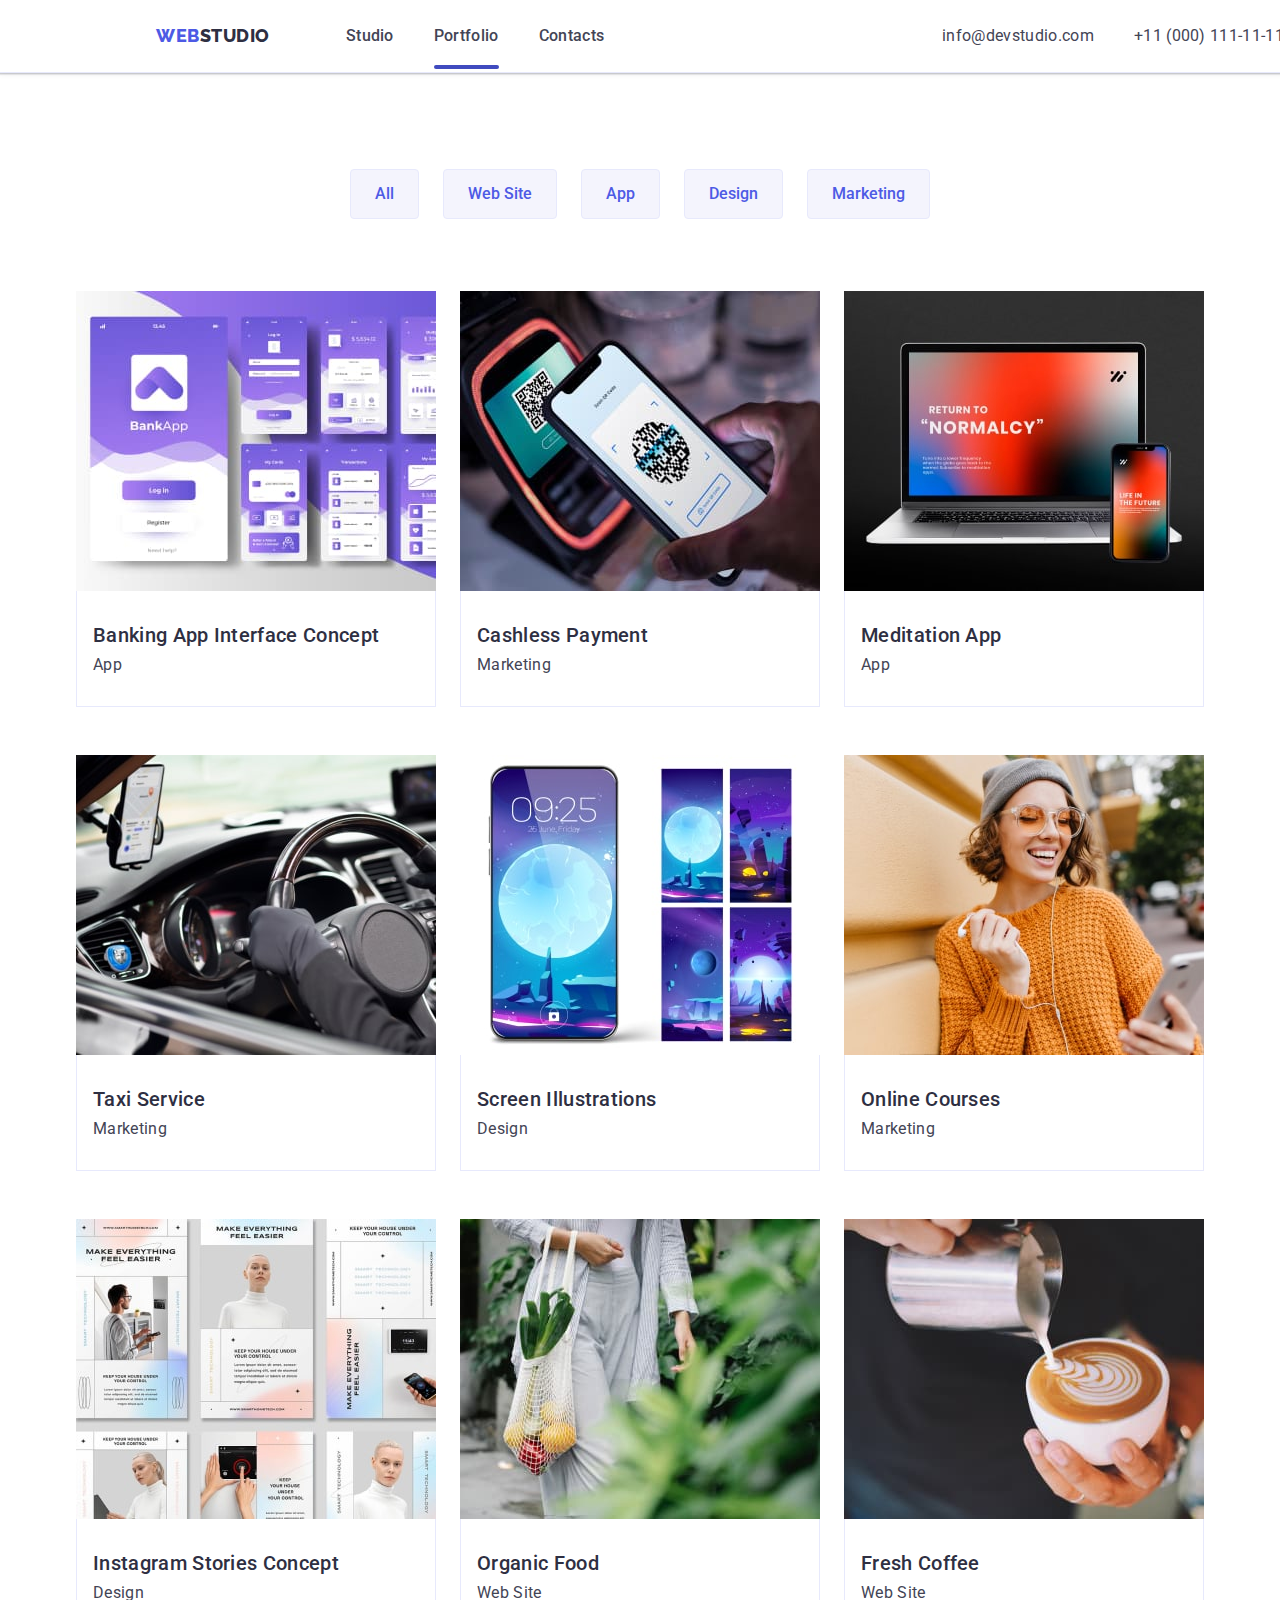
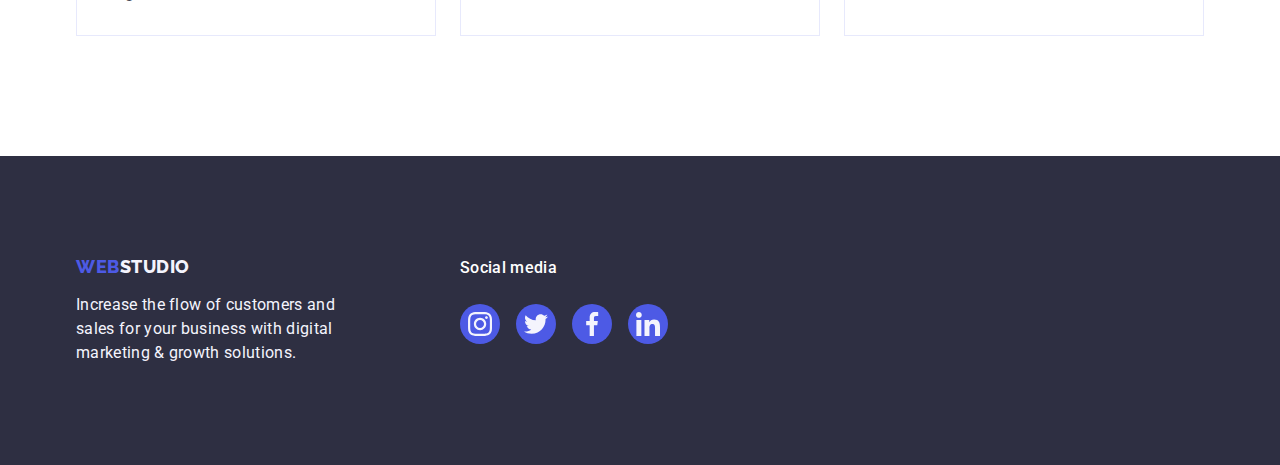
==== portfolio.html @ e53460cd "Initial commit" ====
<!DOCTYPE html>
<html lang="en">
  <head>
    <meta charset="UTF-8" />
    <meta http-equiv="X-UA-Compatible" content="IE=edge" />
    <meta name="viewport" content="width=device-width, initial-scale=1.0" />
    <title>Document</title>
    <!-- normalize -->
    <!-- fonts -->
    <link
      rel="stylesheet"
      href="https://cdnjs.cloudflare.com/ajax/libs/modern-normalize/1.1.0/modern-normalize.min.css"
    />
    <link rel="preconnect" href="https://fonts.googleapis.com" />
    <link rel="preconnect" href="https://fonts.gstatic.com" crossorigin />
    <link
      href="https://fonts.googleapis.com/css2?family=Raleway:wght@800&family=Roboto:wght@400;500;700;900&display=swap"
      rel="stylesheet"
    />
    <!-- My styles -->
    <link rel="stylesheet" href="./css/styles.css" />
  </head>
  <body>
    <!-- Page header - "header"-->
    <header class="page-header">
      <div class="container header-container">
        <nav class="navigation">
          <a class="logo" href="./index.html"
            >web<span class="header-span">Studio</span></a
          >
          <ul class="header-menu">
            <li class="header-item">
              <a class="header-item-link" href="./index.html">Studio</a>
            </li>
            <li class="header-item">
              <a class="header-item-link current" href="./portfolio.html"
                >Portfolio</a
              >
            </li>
            <li class="header-item">
              <a class="header-item-link" href="./index.html">Contacts</a>
            </li>
          </ul>
        </nav>
        <address class="header-address">
          <ul class="header-address-menu">
            <li class="header-address-item">
              <a class="header-item-mail" href="mailto:info@devstudio.com"
                >info@devstudio.com</a
              >
            </li>
            <li class="header-address-item">
              <a class="header-item-phone" href="tel:+110001111111"
                >+11 (000) 111-11-11</a
              >
            </li>
          </ul>
        </address>
      </div>
    </header>
    <!-- Page header ends -->
    <main>
      <!-- portfoilo section "pottfolio" -->
      <section class="portfolio-section">
        <div class="container">
          <h1 class="portfolio-header-title">Portfolio</h1>
          <ul class="portfolio-menu">
            <li class="portfolio-item-btn">
              <button class="portfolio-btn" type="button">All</button>
            </li>
            <li class="portfolio-item-btn">
              <button class="portfolio-btn" type="button">Web Site</button>
            </li>
            <li class="portfolio-item-btn">
              <button class="portfolio-btn" type="button">App</button>
            </li>
            <li class="portfolio-item-btn">
              <button class="portfolio-btn" type="button">Design</button>
            </li>
            <li class="portfolio-item-btn">
              <button class="portfolio-btn" type="button">Marketing</button>
            </li>
          </ul>
          <ul class="cards-menu">
            <li class="portfolio-item">
              <a class="portfolio-img" href="">
                <div class="port-over">
                  <div class="port-img">
                    <img
                      src="./images/img-1-360.jpg"
                      alt="Banking App Interface Concept"
                      width="360"
                    />
                  </div>
                  <div class="over">
                    <p class="over-text">
                      14 Stylish and User-Friendly App Design Concepts · Task
                      Manager App · Calorie Tracker App · Exotic Fruit Ecommerce
                      App · Cloud Storage App
                    </p>
                  </div>
                </div>
                <div class="portfoilo-img-card">
                  <h2 class="portfoilo-header-suptitle">
                    Banking App Interface Concept
                  </h2>
                  <p class="portfolio-text">App</p>
                </div>
              </a>
            </li>
            <li class="portfolio-item">
              <a class="portfolio-img" href="./index.html">
                <div class="port-over">
                  <div class="port-img">
                    <img
                      src="./images/img-2-360.jpg"
                      alt="Cashless Payment"
                      width="360"
                    />
                  </div>
                  <div class="over">
                    <p class="over-text">
                      14 Stylish and User-Friendly App Design Concepts · Task
                      Manager App · Calorie Tracker App · Exotic Fruit Ecommerce
                      App · Cloud Storage App
                    </p>
                  </div>
                </div>
                <div class="portfoilo-img-card">
                  <h2 class="portfoilo-header-suptitle">Cashless Payment</h2>
                  <p class="portfolio-text">Marketing</p>
                </div>
              </a>
            </li>
            <li class="portfolio-item">
              <a class="portfolio-img" href="./index.html">
                <div class="port-over">
                  <div class="port-img">
                    <img
                      src="./images/img-3-360.jpg"
                      alt="Meditation App"
                      width="360"
                    />
                  </div>
                  <div class="over">
                    <p class="over-text">
                      14 Stylish and User-Friendly App Design Concepts · Task
                      Manager App · Calorie Tracker App · Exotic Fruit Ecommerce
                      App · Cloud Storage App
                    </p>
                  </div>
                </div>
                <div class="portfoilo-img-card">
                  <h2 class="portfoilo-header-suptitle">Meditation App</h2>
                  <p class="portfolio-text">App</p>
                </div>
              </a>
            </li>
            <li class="portfolio-item">
              <a class="portfolio-img" href="./index.html">
                <div class="port-over">
                  <div class="port-img">
                    <img
                      src="./images/img-4-360.jpg"
                      alt="Taxi Service"
                      width="360"
                    />
                  </div>
                  <div class="over">
                    <p class="over-text">
                      14 Stylish and User-Friendly App Design Concepts · Task
                      Manager App · Calorie Tracker App · Exotic Fruit Ecommerce
                      App · Cloud Storage App
                    </p>
                  </div>
                </div>
                <div class="portfoilo-img-card">
                  <h2 class="portfoilo-header-suptitle">Taxi Service</h2>
                  <p class="portfolio-text">Marketing</p>
                </div>
              </a>
            </li>
            <li class="portfolio-item">
              <a class="portfolio-img" href="./index.html">
                <div class="port-over">
                  <div class="port-img">
                    <img
                      src="./images/img-5-360.jpg"
                      alt="Screen Illustrations"
                      width="360"
                    />
                  </div>
                  <div class="over">
                    <p class="over-text">
                      14 Stylish and User-Friendly App Design Concepts · Task
                      Manager App · Calorie Tracker App · Exotic Fruit Ecommerce
                      App · Cloud Storage App
                    </p>
                  </div>
                </div>
                <div class="portfoilo-img-card">
                  <h2 class="portfoilo-header-suptitle">
                    Screen Illustrations
                  </h2>
                  <p class="portfolio-text">Design</p>
                </div>
              </a>
            </li>
            <li class="portfolio-item">
              <a class="portfolio-img" href="./index.html">
                <div class="port-over">
                  <div class="port-img">
                    <img
                      src="./images/img-6-360.jpg"
                      alt="Online Courses"
                      width="360"
                    />
                  </div>
                  <div class="over">
                    <p class="over-text">
                      14 Stylish and User-Friendly App Design Concepts · Task
                      Manager App · Calorie Tracker App · Exotic Fruit Ecommerce
                      App · Cloud Storage App
                    </p>
                  </div>
                </div>
                <div class="portfoilo-img-card">
                  <h2 class="portfoilo-header-suptitle">Online Courses</h2>
                  <p class="portfolio-text">Marketing</p>
                </div>
              </a>
            </li>
            <li class="portfolio-item">
              <a class="portfolio-img" href="./index.html">
                <div class="port-over">
                  <div class="port-img">
                    <img
                      src="./images/img-7-360.jpg"
                      alt="Instagram Stories Concept"
                      width="360"
                    />
                  </div>
                  <div class="over">
                    <p class="over-text">
                      14 Stylish and User-Friendly App Design Concepts · Task
                      Manager App · Calorie Tracker App · Exotic Fruit Ecommerce
                      App · Cloud Storage App
                    </p>
                  </div>
                </div>
                <div class="portfoilo-img-card">
                  <h2 class="portfoilo-header-suptitle">
                    Instagram Stories Concept
                  </h2>
                  <p class="portfolio-text">Design</p>
                </div>
              </a>
            </li>
            <li class="portfolio-item">
              <a class="portfolio-img" href="">
                <div class="port-over">
                  <div class="port-img">
                    <img
                      src="./images/img-8-360.jpg"
                      alt="Organic Food"
                      width="360"
                    />
                    <div class="over">
                      <p class="over-text">
                        14 Stylish and User-Friendly App Design Concepts · Task
                        Manager App · Calorie Tracker App · Exotic Fruit
                        Ecommerce App · Cloud Storage App
                      </p>
                    </div>
                  </div>
                </div>
                <div class="portfoilo-img-card">
                  <h2 class="portfoilo-header-suptitle">Organic Food</h2>
                  <p class="portfolio-text">Web Site</p>
                </div>
              </a>
            </li>
            <li class="portfolio-item">
              <a class="portfolio-img" href="./index.html">
                <div class="port-over">
                  <div class="port-img">
                    <img
                      src="./images/img-9-360.jpg"
                      alt="Fresh Coffee"
                      width="360"
                    />
                    <div class="over">
                      <p class="over-text">
                        14 Stylish and User-Friendly App Design Concepts · Task
                        Manager App · Calorie Tracker App · Exotic Fruit
                        Ecommerce App · Cloud Storage App
                      </p>
                    </div>
                  </div>
                </div>
                <div class="portfoilo-img-card">
                  <h2 class="portfoilo-header-suptitle">Fresh Coffee</h2>
                  <p class="portfolio-text">Web Site</p>
                </div>
              </a>
            </li>
          </ul>
        </div>
      </section>
      <!-- End of portfolio section -->
    </main>
    <!-- Page Footer - "footer"-->
    <footer class="footer-main">
      <div class="container footer-social">
        <div class="footer-logo-text">
          <a class="logo footer-logo" href="./index.html"
            >web<span class="footer-span">Studio</span></a
          >
          <p class="footer-text">
            Increase the flow of customers and sales for your business with
            digital marketing & growth solutions.
          </p>
        </div>
        <div>
          <p class="social-text">Social media</p>
          <ul class="footer-social-links">
            <li class="social-item">
              <a
                class="social-link social-link-hf"
                href="instagram.com"
                target="_blank"
                rel="noopener noreferer"
                aria-label="link to instagram"
              >
                <svg class="social-icon" width="24" height="24">
                  <use href="./images/icons.svg#icon-instagram"></use>
                </svg>
              </a>
            </li>
            <li class="social-item">
              <a
                class="social-link social-link-hf"
                href="twitter.com"
                target="_blank"
                rel="noopener noreferer"
                aria-label="link to twitter"
              >
                <svg class="social-icon" width="24" height="24">
                  <use href="./images/icons.svg#icon-twitter"></use>
                </svg>
              </a>
            </li>
            <li class="social-item">
              <a
                class="social-link social-link-hf"
                href="facebook.com"
                target="_blank"
                rel="noopener noreferer"
                aria-label="link to facebook"
              >
                <svg class="social-icon" width="24" height="24">
                  <use href="./images/icons.svg#icon-facebook"></use>
                </svg>
              </a>
            </li>
            <li class="social-item">
              <a
                class="social-link social-link-hf"
                href="linkedin.com"
                target="_blank"
                rel="noopener noreferer"
                aria-label="link to linkedin"
              >
                <svg class="social-icon" width="24" height="24">
                  <use href="./images/icons.svg#icon-linkedin"></use>
                </svg>
              </a>
            </li>
          </ul>
        </div>
      </div>
    </footer>
  </body>
</html>
---- css/styles.css ----
:root {--main-font: 'Raleway','sans-serif';
--secondary-font: "Roboto",sans-serif;
--main-color: #2e2f42
--color-iris: #4d5ae5;
--color-ocean: #404bbf;
--color-navy-blue: #2e2f42;
--color-green: #31d0aa;
--color-slate: #434455;
--color-light-slate: #8e8f99;
--color-cornflower: #e7e9fc;
--color-cloud: #f4f4fd;
--color-navy-blue-modal: #2e2f42;
--color-grey: #2e2f42;
--color-white: #ffffff;
--color-dairy: #fcfcfc;
--transition: 250ms cubic-bezier(0.4, 0, 0.2, 1)

}


/**
  |============================
  | Reset
  |============================
*/
h1,
h2,
h3,
h4,
h5,
h6,
p {
    margin: 0;
}

ul,
ol {
    list-style: none;
    margin: 0;
    padding: 0;
    text-decoration: none;
}

a {
    color: currentColor;
    text-decoration: none;
}

button {
    font-family: inherit;
    cursor: pointer;

}
img{display: block;}
/**
  |============================
  | My styles
  |============================
*/
.container {
    width: 1158px;
    margin-left: auto;
    margin-right: auto;
    /* outline: 2px solid red;
    outline-offset: -2px; */
    padding-left: 15px;
    padding-right: 15px;
}
body {
    font-size: 16px;
    font-family: "Roboto", "sans-serif";
    letter-spacing: 0.02em;
    color: var(--color-slate);
    background-color: var(--color-white)
}

/**
  |============================
  | Page Header - "header"
  |============================
*/
.page-header{
    width: 1440px;
    margin: 0 auto;
    border-bottom: 1px solid #E7E9FC;
    box-shadow: 0px 2px 1px rgba(46, 47, 66, 0.08), 0px 1px 1px rgba(46, 47, 66, 0.16), 0px 1px 6px rgba(46, 47, 66, 0.08);    
} 
.header-container {   
    display: flex;
    align-items: center;
    cursor: pointer;    
}
.navigation {
    display: flex;
    margin-right: auto;
    align-items: center
}
.logo {
    font-family: 'Raleway', sans-serif;
    font-style: normal;
    font-weight: 800;
    font-size: 18px;
    line-height: 1.17;
    letter-spacing: 0.03em;
    text-transform: uppercase;
    color: #4d5ae5;
    margin-right: 76px;
    transition: color var(--transition);
    }
.logo:focus,
.logo:hover{
    color: #404BBF;}
.header-span {
    transition: color var(--transition);
    color: #2e2f42;
}
.header-span:hover,
.header-span:focus{
    color: #404BBF;}

.header-menu {
    display: flex;       
    gap: 40px;  
}
.header-item:focus,
.header-item:hover{
        transition-duration: 250ms;
        color: #404BBF;
    }
.header-item{
    padding-top: 24px;
    padding-bottom: 24px;
 } 
.header-item-link {
    font-weight: 500;
    line-height: 1.5;
    padding-top: 24px;
    padding-bottom: 24px;
    transition: color var(--transition);
}
.header-item-link:focus,
.header-item-link:hover{
        color: #404BBF;
}

/* .header-address {}  */

.header-address-menu {   
    font-style: normal;
    display: flex;
    gap: 40px;    
    font-weight: 400;
    line-height: 1.5;
    color: #434455;
}
/* .header-address-item {} */

.header-item-mail{
    transition: color var(--transition);
}
.header-item-mail:focus,
.header-item-mail:hover{
    color: #404BBF;
}
.header-item-phone{
    transition: color var(--transition);
}
.header-item-phone:hover,
.header-item-phone:focus
 {
    color: #404BBF;
}
 .current{
    position: relative;
}
.current::after{
    content: '';
    position: absolute;
    height: 4px;
    width: 100%;
    bottom: 0;
    display: block;
    background: #404BBF;
    border-radius: 2px;  
}
 /**
   |============================
   | HERO -"hero"
   |============================
 */

 
.hero-section {
    padding-top: 188px;
    padding-bottom: 188px;
    
}
.hero-bg{
    background-image:linear-gradient(rgba(46, 47, 66, 0.7),rgba(46, 47, 66, 0.7)),url(../images/people-office-min.jpg);
    background-repeat: no-repeat;
    background-size: cover;
    min-height: 600px;
    max-width: 1440px;
    background-position: center; 
    margin: 0 auto;
    background-color: #2E2F42;
}

.hero-header-title{
    font-size: 56px;
    line-height: 1.07;
    letter-spacing: 0.02em;
    color: #FFFFFF;
    margin-right: auto;
    margin-left: auto;
    max-width: 496px;
    margin-bottom: 48px;
}

.hero-button {
    display: block;
    font-weight: 500;
    font-size: 16px;
    line-height: 1.5;
    text-align: center;
    letter-spacing: 0.04em;
    cursor: pointer;
    background-color: #4D5AE5;
    color: #FFFFFF;
    margin-left: auto;
    margin-right: auto;
    padding: 16px 32px;
    min-width: 169px;
    height: 56px;
    border: none;
    border-radius: 4px;
    transition: background-color var(--transition);
}
.hero-button:focus,
.hero-button:hover {
    background-color: #404BBF;
}
/**
  |============================
  | Section Sides -"Sides"
  |============================
*/
.sides-section {
    padding-top: 120px;
    padding-bottom: 120px;
}
.sides-header2-hidden {
    position: absolute;
    width: 1px;
    height: 1px;
    margin: -1px;
    border: 0;
    padding: 0;

    white-space: nowrap;
    clip-path: inset(100%);
    clip: rect(0 0 0 0);
    overflow: hidden;
}
/* .sides-container{} */
.sides-menu {
    display: flex;
    gap: 24px;
}

.sides-item {width: calc((100% - 72px) / 4);}

.sides-header {
    font-weight: 500;
    font-size: 20px;
    line-height: 1.2;
    margin-bottom: 8px;
}

.sides-content {
    font-weight: 400;
    font-size: 16px;
    line-height: 1.5;

}
.sides-link{
    display: flex;
    align-items: center;
    justify-content: center;
    background-color:#F4F4FD;
    height: 112px;
    border-radius: 4px;
    margin-bottom: 8px;
}

/**
  |============================
  | Section What are we doing -"wawd"
  |============================
*/
.wawd-section{
    padding-top: 0;
    padding-bottom: 120px;}
.wawd-header-subtitle {
    margin-bottom: 72px;
    font-weight: 700;
    font-size: 36px;
    line-height: 1.11;
    text-align: center;
    text-transform: capitalize;
    color: #2E2F42;
    padding-bottom: 0;
}
.wawd-menu {
    display: flex;
    gap: 24px;}

.wawd-item {width: calc((100% - 48px) / 3);}
/* .wawd-container{} */

/**
  |============================
  | Section our team - "ot"
  |============================
*/
.ot-section{
    background:  #F4F4FD;
    max-width: 1440px;
    background-position: center;
    margin: 0 auto;
    padding-top: 120px;
    padding-bottom: 120px;}
.ot-header-subtitle {
    margin-bottom: 72px;
    font-weight: 700;
    font-size: 36px;
    line-height: 40px;
    text-align: center;
    text-transform: capitalize;
    color: #2E2F42;

}

.ot-menu {
    display: flex;
    gap: 24px;}

.ot-item {
    background: #FFFFFF;
    box-shadow: 0px 1px 6px rgba(46, 47, 66, 0.08), 0px 1px 1px rgba(46, 47, 66, 0.16), 0px 2px 1px rgba(46, 47, 66, 0.08); 
    width: calc((100% - 72px) / 4);
    border-radius: 0px 0px 4px 4px;
}

.ot-header-suptitle {
    font-weight: 500;
    font-size: 20px;
    line-height: 1.2;
    text-align: center;
    color: #2E2F42;
    margin-bottom: 8px;
}

.ot-text {
    font-weight: 400;
    font-size: 16px;
    line-height: 1.5;
    text-align: center;
    color: #434455;
    padding-bottom: 0;
    }
.ot-item-text{
    padding: 32px 0;
    
}
.social-links{
    display: flex;
    gap: 24px;    
    justify-content: center;
    align-items: center;

}
.social-item{  
    width: 40px;
    height: 40px;         
 }

.social-link{
    width: 100%;
    height: 100%;
    background-color: #4d5ae5;
    border-radius: 50%;
    display: flex;
    align-items: center;
    justify-content: center;
    margin-top: 8px;
    transition: background-color var(--transition);
    } 
.social-link:hover,
.social-link:focus{
    background-color: #404BBF;
}
.social-icon{
    fill: #f4f4fd ;

}

/**
  |============================
  | Customers - "c"
  |============================
*/

.c-section { 
    padding-top: 120px;
    padding-bottom: 120px;
    margin-left: auto;
    margin-right: auto;
}
.c-header {
    font-size: 36px;
    line-height: 1.1;
    text-align: center;
    text-transform: capitalize;
    color: #2E2F42;
    margin-bottom: 72px;
}
.c-list {
    display: flex;
    gap: 24px;    
}
.c-link{ 
    color:#8E8F99;
    transition: color var(--transition), border-color var(--transition);
    fill: currentColor;  
    width: 168px;
    height: 88px;    
    display: flex;
    justify-content: center;
    align-items: center;
    gap: 24px;
    border: 1px solid #8E8F99;
    border-radius: 4px;
}
/* .c-link {   
} */
.c-link:focus,
.c-link:hover {
    color: #404BBF;
    border-color: #404BBF;


}
/* .c-icon {} */

/**
  |============================
  | Footer - "footer"
  |============================
*/

.footer-main{
    background-color: #2E2F42;
    padding-top: 100px;
    padding-bottom: 100px;

}
.footer-logo-text{
    gap: 120px;
}
.footer-text{
    max-width: 264px;
    font-weight: 400;
    font-size: 16px;
    line-height: 24px;
    color: #F4F4FD;
}
.footer-span{
    color: #F4F4FD;
    transition: color var(--transition);
}
.footer-span:hover,
.footer-span:focus {
    color: #404BBF;
}
.footer-logo{
    margin-bottom: 8px;
    display: inline-block;
    margin-bottom: 16px;
}
.footer-social{
    display: flex;
    align-items: baseline;
    gap: 120px; 
} 
.social-text{
    font-weight: 500;
    color: white;
    line-height: 1.5;
    margin-bottom: 16px;    
}
.footer-social-links{
    display: flex;
    gap: 16px;  
}
.social-link-hf{
    transition: background-color var(--transition);
}
.social-link-hf:hover,
.social-link-hf:focus{
    background-color: #31d0aa;
}
/* .social-item{ 
}
.social-link{} */

/**
  |============================
  | Portfolio header and footer same to main page 
  |============================
*/

/**
  |============================
  | Portfolio section - "portfolio"
  |============================
*/
.portfolio-section {
    padding-top: 96px;
    padding-bottom: 120px;
    margin-left: auto;
    margin-right: auto;
}
/* .container-header-btn */
.portfolio-header-title {
    position: absolute;
    width: 1px;
    height: 1px;
    margin: -1px;
    border: 0;
    padding: 0;

    white-space: nowrap;
    clip-path: inset(100%);
    clip: rect(0 0 0 0);
    overflow: hidden;
}
.portfolio-menu {
    margin-left: auto;
    margin-right: auto;
    display: flex;
    gap: 24px;
    text-align: center;
    align-items: center;
    justify-content: center;
    margin-bottom: 72px

}
/* .cards-menu-img{} */
.portfolio-btn {
    padding-top: 12px;
    padding-left: 24px;
    padding-bottom: 12px;
    padding-right: 24px;
    font-weight: 500;
    font-size: 16px;
    line-height: 1.5;
    color: #4D5AE5;
    background: #F4F4FD;
    border: 1px solid #E7E9FC;
    border-radius: 4px;
    transition: color var(--transition), background-color var(--transition), box-shadow var(--transition);
}
.portfolio-btn:focus,
.portfolio-btn:hover{
    color: white;
    background-color: #404BBF;
    box-shadow: 0px 3px 1px rgba(0, 0, 0, 0.1), 0px 2px 1px rgba(0, 0, 0, 0.08), 0px 2px 2px rgba(0, 0, 0, 0.12);
}
/* .portfolio-card{} */
.cards-menu {
    display: flex;
    flex-wrap: wrap;
    row-gap: 48px;
    column-gap: 24px;
}
.portfolio-item {    
    width: calc((100% - 48px) / 3);
    /* display: block;         */
}
.portfolio-img:hover,
.portfolio-img:focus{
    /* border: 1px solid black; */
    transition-duration: 250ms;
    /* box-shadow: 0px 1px 6px rgba(15, 15, 15, 0.08), 0px 1px 1px rgba(46, 47, 66, 0.16), 0px 2px 1px rgba(46, 47, 66, 0.08); */
}
.portfolio-img{
    display: block; 
}
.portfoilo-img-card{
    padding: 32px 16px;
    border: 1px solid #e7e9fc;
    border-top: none;
    transition: border-color var(--transition), box-shadow var(--transition);
}
.portfoilo-header-suptitle{
    margin-bottom: 8px;
    font-weight: 500;
    font-size: 20px;
    line-height: 1.2;
    color: #2E2F42;    
}
.portfolio-text {
    font-weight: 400;
    font-size: 16px;
    line-height: 1.2;
    color: #434455;
}

.over{     
    position: absolute;
    width: 100%;
    height: 100%;
    background: #4D5AE5;
    top: 0;
    left: 0;
    padding-top: 40px;
    padding-left: 32px;
    padding-right: 32px;
    padding-bottom: 164px;
    transform: translatey(100%);
    transition: transform var(--transition); 
}
.over-text{
    font-size: 16px;
    line-height: 1.5;
    color: #F4F4FD;
}
.port-over{
   position: relative; 
   overflow: hidden;     
}
.portfolio-img:hover .over,
.portfolio-img:focus .over{
    transform: translatey(0%);
}

/* .port-img{} */
.portfoilo-img-card:focus,
.portfoilo-img-card:hover{
    border-color: #F4F4FD;
    box-shadow: 0px 1px 6px rgba(46, 47, 66, 0.08), 0px 1px 1px rgba(46, 47, 66, 0.16), 0px 2px 1px rgba(46, 47, 66, 0.08);
}

/**
  |============================
  | Modal window - button "Order service"
  |============================
*/
.backdrop.is-hidden {
  opacity: 0;
  visibility: hidden;
  pointer-events: none;
}
.backdrop {
    position: fixed;
    top: 0;
    left: 0;
    width: 100%;
    height: 100%;
    background-color:rgba(46, 47, 66, 0.4);
    transition-property: opacity, visibility;
    transition: var(--transition);
}
.modal {
    position: absolute;
    left: 50%;
    top: 50%;
    transform: translate(-50%, -50%) scale(1);
    padding-right: 24px;
    padding-top: 24px;
    background-color: #FCFCFC;
    width: 408px;
    /* max-width: 100%; */
    min-height: 576px;
    box-shadow: 0px 1px 1px rgba(0, 0, 0, 0.14), 0px 1px 3px rgba(0, 0, 0, 0.12), 0px 2px 1px rgba(0, 0, 0, 0.2);
    border-radius: 4px;    
    transition: transform var(--transition)
    }
.modal-btn {
    display: flex;
    align-items: center;
    justify-content: center;
    position: absolute;
    right: 24px;
    top: 24px;
    width: 24px;
    height: 24px;
    padding: 0;
    background: #E7E9FC;
    border: 1px solid rgba(0, 0, 0, 0.1);
    border-radius: 50%;

}

.backdrop.is-hidden .modal {
  transform: translate(-50%, -50%) scale(0.1);
}
.modal-btn{
    display: flex;
    align-items: center;
    justify-content: center;
    color: #2E2F42;
    transition: color var(--transition), background-color var(--transition);
}
.modal-icon{
  fill: currentColor;
}
.modal-btn:focus,
.modal-btn:hover{
    color: white;
    background-color: #404BBF;
}
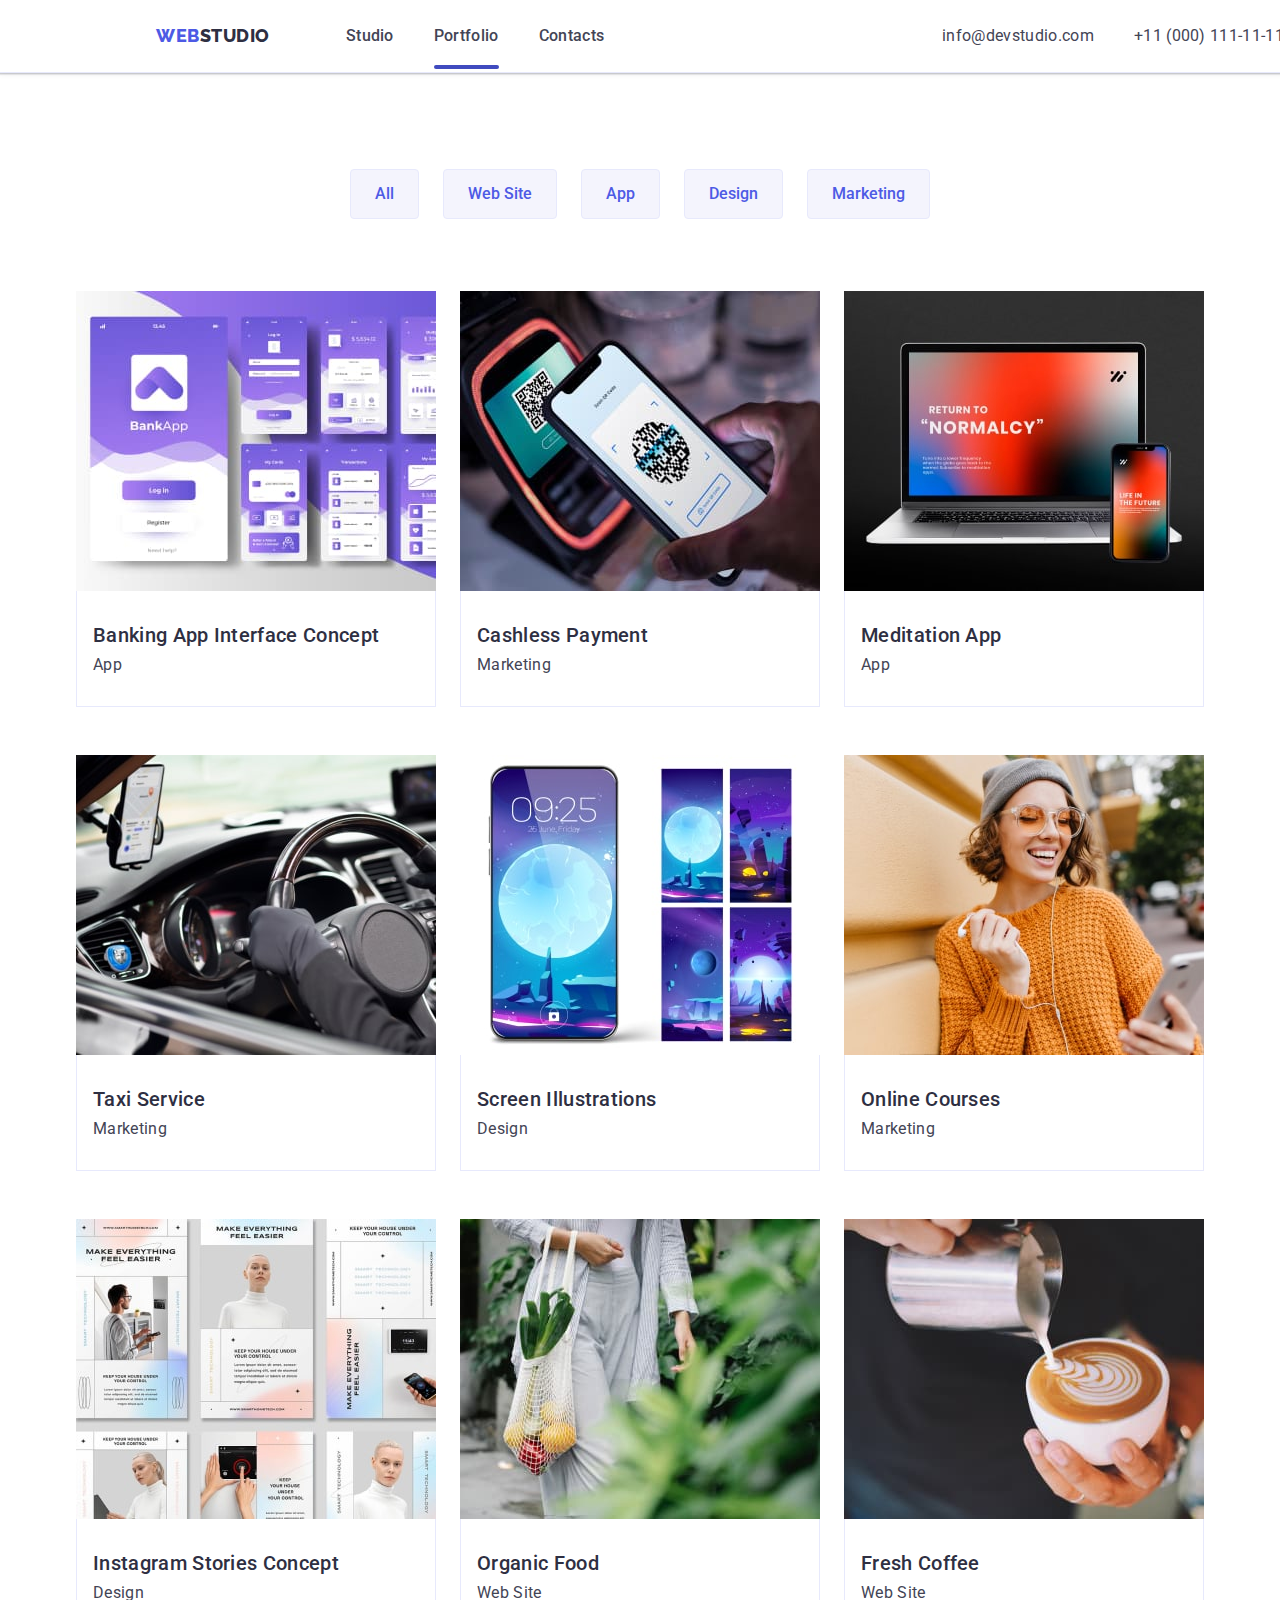
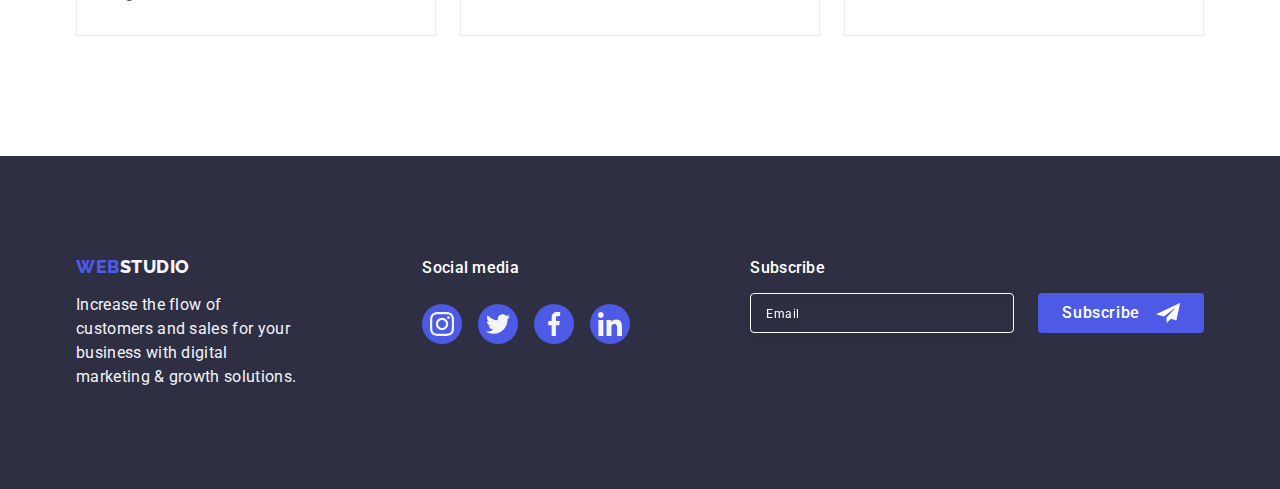
==== commit 26dd65a4: "Update portfolio.html" ====
--- a/portfolio.html
+++ b/portfolio.html
@@ -378,6 +378,25 @@
             </li>
           </ul>
         </div>
+        <div class="form-wrapper">
+          <p class="footer-form-text">Subscribe</p>
+          <form class="footer-form">
+            <label class="footer-form">
+              <input
+                class="footer-form-input"
+                type="mail"
+                name="email"
+                placeholder="Email"
+              />
+            </label>
+            <button class="footer-btn" button="">
+              <p class="form-subscribe-text">Subscribe</p>
+              <svg class="footer-subscribe-icon" width="24" height="20">
+                <use href="./images/icons.svg#icon-send"></use>
+              </svg>
+            </button>
+          </form>
+        </div>
       </div>
     </footer>
   </body>
--- a/css/styles.css
+++ b/css/styles.css
@@ -677,8 +677,9 @@
     left: 50%;
     top: 50%;
     transform: translate(-50%, -50%) scale(1);
-    padding-right: 24px;
-    padding-top: 24px;
+    padding: 24px;
+    /* padding-right: 24px;
+    padding-top: 24px; */
     background-color: #FCFCFC;
     width: 408px;
     /* max-width: 100%; */
@@ -720,4 +721,195 @@
 .modal-btn:hover{
     color: white;
     background-color: #404BBF;
-}+}
+.form-title {
+    display: block;
+    text-align: center;
+    /* font-weight: 500;
+    font-size: 16px;
+    line-height: 1.5;
+    color: #2E2F42;
+    padding-left: 24px;
+    padding-right: 24px; */
+    margin-top: 48px;
+    margin-bottom: 16px;
+}
+.form-label {
+    display: block;
+    margin-bottom: 8px; 
+    color: #2E2F42;
+    position: relative;
+}
+.form-text {
+    display: block;
+    margin-bottom: 4px;
+    font-weight: 400;
+    font-size: 12px;
+    line-height: 1.16;
+    letter-spacing: 0.01em;
+    color: #8E8F99;
+}
+.form-input {
+    padding: 0px 15px 0px 38px;
+    width: 100%;
+    height: 40px;
+    border: 1px solid rgba(46, 47, 66, 0.4);
+    border-radius: 4px;
+    outline:1px solid transparent;
+    transition: border-color var(--transition);
+}
+.form-input:focus,
+.form-input:hover{
+    border-color: #4D5AE5;
+}
+.form-massage:focus,
+.form-massage:hover{
+    border-color: #4D5AE5;
+}
+.form-massage{
+    width: 100%;
+    height: 120px;
+    border: 1px solid rgba(46, 47, 66, 0.4);
+    border-radius: 4px;
+    outline:1px solid transparent;
+    resize: none;
+    padding: 8px 16px; 
+    transition: border-color var(--transition);
+}
+.form-massage::placeholder{
+    font-weight: 400;
+    letter-spacing: 0.04em;
+    font-size: 12px;
+    color: rgba(46, 47, 66, 0.4);
+}
+.form-icon{
+    fill: currentColor;
+    position: absolute;
+    left: 17px;
+    top: 49%;   
+    transition: fill var(--transition);
+}
+.form-input:focus + .form-icon{
+    fill: #4D5AE5;
+}
+.form-input:hover + .form-icon{
+    fill: #4D5AE5;
+}
+.form-check-wrapper{}
+
+.form-checkbox{
+    appearance: none;
+    width: 16px;
+    height: 16px;
+    border: 1px solid rgba(46, 47, 66, 0.4);
+    border-radius: 2px;
+    transition: border-color var(--transition), background-color var(--transition),  background-size var(--transition) ;
+    background-image: url("data:image/svg+xml,%3Csvg width='10' height='8' viewBox='0 0 10 8' fill='none' xmlns='http://www.w3.org/2000/svg'%3E%3Cpath d='M8.44558 0.255056C8.61838 0.089653 8.84834 -0.00178848 9.08693 2.65108e-05C9.32551 0.0018415 9.55407 0.0967713 9.72436 0.264784C9.89466 0.432797 9.99337 0.660752 9.99968 0.900549C10.006 1.14034 9.91939 1.37323 9.75816 1.55005L4.86357 7.70436C4.7794 7.79551 4.67782 7.86865 4.5649 7.91942C4.45198 7.97018 4.33003 7.99754 4.20636 7.99984C4.08268 8.00214 3.95981 7.97935 3.8451 7.93282C3.73038 7.88629 3.62618 7.81698 3.53872 7.72903L0.292827 4.46564C0.202435 4.38096 0.129933 4.27884 0.0796475 4.16537C0.0293621 4.05191 0.00232279 3.92942 0.000143182 3.80522C-0.00203643 3.68102 0.0206883 3.55765 0.0669613 3.44248C0.113234 3.3273 0.182108 3.22267 0.269473 3.13483C0.356838 3.047 0.460905 2.97775 0.575465 2.93123C0.690026 2.88471 0.812734 2.86186 0.936267 2.86405C1.0598 2.86624 1.18163 2.89343 1.29449 2.94398C1.40734 2.99454 1.50892 3.06743 1.59315 3.15831L4.16189 5.73967L8.42227 0.28219C8.42994 0.272694 8.43813 0.263635 8.4468 0.255056H8.44558Z' fill='%23F4F4FD'/%3E%3C/svg%3E%0A");
+    background-position: center;
+    background-repeat: no-repeat;
+    background-size: 0;
+    margin-right: 8px;
+}
+.form-checkbox:checked {
+    background-color: #404BBF;    
+    background-size: 10px;
+    border-radius: 2px;
+    border: transparent;
+
+}
+
+.form-agreement{
+    font-weight: 400;
+    font-size: 12px;
+    line-height: 1.17;
+    letter-spacing: 0.04em;
+    color: #8E8F99;    
+}
+.form-btn{
+    width: 169px;
+    height: 56px;
+    background-color: #4D5AE5;
+    display: flex; 
+    box-shadow: 0px 4px 4px rgba(0, 0, 0, 0.15);
+    border: transparent;
+    border-radius: 4px;
+    font-weight: 500;
+    line-height: 1.5;
+    align-items: center;
+    justify-content: center;
+    padding: 16px 32px;
+    letter-spacing: 0.04em;
+    color: #FFFFFF;   
+    margin-left: auto;
+    margin-right: auto;
+    margin-top: 24px;
+    margin-bottom: 24px;  
+    /* transition: box-shadow var(--transition), border var(--transition); */
+}
+/* .form-btn:focus,
+.form-btn:hover {
+    border: transparent;
+    box-shadow: 0px 4px 4px rgba(0, 0, 0, 0.15);
+} */
+.pp-text{
+    text-decoration: underline;
+    color:#4D5AE5;
+}
+.form-wrapper {
+   align-self: baseline;
+}
+.footer-form{
+    display: flex;
+    gap:24px;
+ 
+}
+.form-subscribe-text{
+    font-weight: 500;
+    font-size: 16px;
+    text-align: center;
+    letter-spacing: 0.04em;
+    color: #FFFFFF;
+}
+.footer-form-text {
+    font-family: 'Roboto';
+    font-style: normal;
+    font-weight: 500;
+    font-size: 16px;
+    line-height: 1,5;
+    letter-spacing: 0.02em;
+    color: #FFFFFF;
+    margin-bottom: 16px;
+}
+
+.footer-form-input {
+    padding-left: 15px;
+    padding-right: 15px;
+    width: 264px;
+    height: 40px;
+    border: 1px solid #FFFFFF;
+    filter: drop-shadow(0px 4px 4px rgba(0, 0, 0, 0.15));
+    border-radius: 4px;
+    background-color: inherit;
+    color: white;
+}
+.footer-form-input::placeholder{
+    font-weight: 400;
+    font-size: 12px;
+    line-height: 2.0;
+    display: flex;
+    align-items: center;
+    letter-spacing: 0.04em;
+    color: #FFFFFF;
+}
+.footer-btn {
+    display: flex;
+    flex-direction: row;
+    justify-content: center;
+    align-items: center;
+    padding: 8px 24px;
+    gap: 16px;
+    background: #4D5AE5;
+    border-radius: 4px;
+    border: transparent;
+}
+
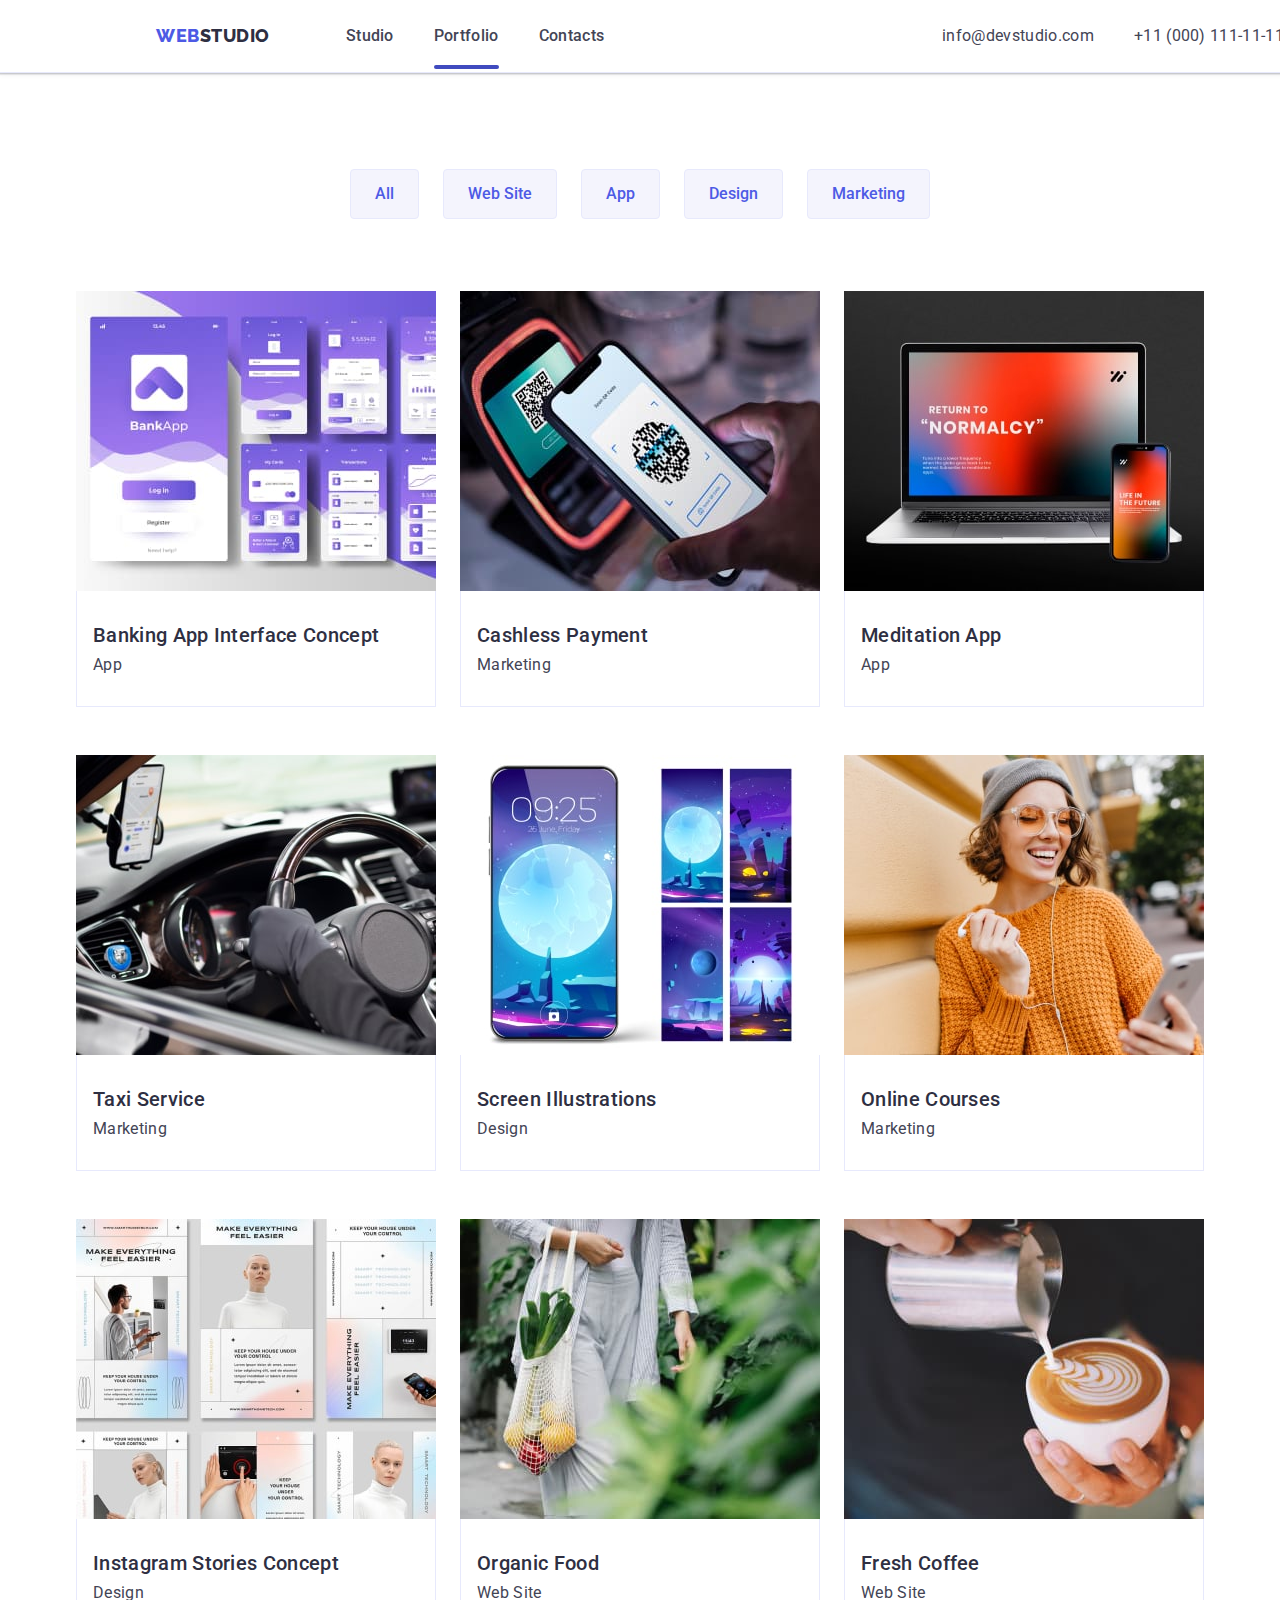
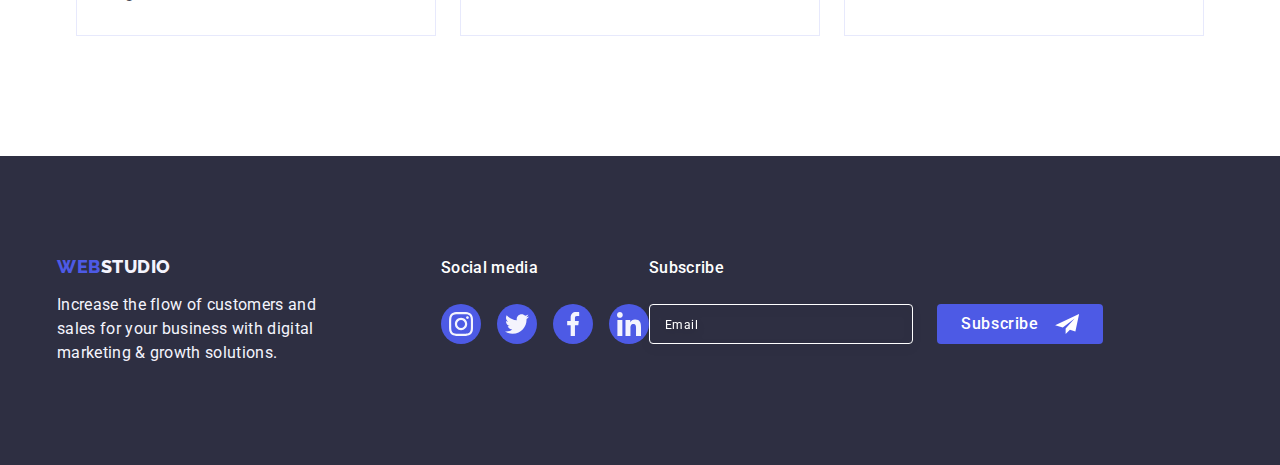
==== commit c79ae4a0: "Update portfolio.html" ====
--- a/portfolio.html
+++ b/portfolio.html
@@ -321,7 +321,7 @@
             digital marketing & growth solutions.
           </p>
         </div>
-        <div>
+        <div class="footer-social-wrapper">
           <p class="social-text">Social media</p>
           <ul class="footer-social-links">
             <li class="social-item">
@@ -389,8 +389,8 @@
                 placeholder="Email"
               />
             </label>
-            <button class="footer-btn" button="">
-              <p class="form-subscribe-text">Subscribe</p>
+            <button class="footer-btn" type="submit">
+              Subscribe
               <svg class="footer-subscribe-icon" width="24" height="20">
                 <use href="./images/icons.svg#icon-send"></use>
               </svg>
--- a/css/styles.css
+++ b/css/styles.css
@@ -463,11 +463,11 @@
     background-color: #2E2F42;
     padding-top: 100px;
     padding-bottom: 100px;
-
 }
 .footer-logo-text{
-    gap: 120px;
-}
+    margin-right: 120px;
+}
+/* .footer-social-wrapper{}  */
 .footer-text{
     max-width: 264px;
     font-weight: 400;
@@ -491,7 +491,9 @@
 .footer-social{
     display: flex;
     align-items: baseline;
-    gap: 120px; 
+    /* gap: 120px;  */
+    margin-right: 80px;
+    
 } 
 .social-text{
     font-weight: 500;
@@ -795,7 +797,10 @@
 .form-input:hover + .form-icon{
     fill: #4D5AE5;
 }
-.form-check-wrapper{}
+.form-check-wrapper{
+    display: flex;
+    align-items: center;
+    justify-content: center;}
 
 .form-checkbox{
     appearance: none;
@@ -817,8 +822,8 @@
     border: transparent;
 
 }
-
 .form-agreement{
+    padding-top: 3px;
     font-weight: 400;
     font-size: 12px;
     line-height: 1.17;
@@ -860,25 +865,14 @@
 }
 .footer-form{
     display: flex;
-    gap:24px;
- 
-}
-.form-subscribe-text{
+    gap: 24px;
+}
+.footer-form-text {
     font-weight: 500;
     font-size: 16px;
-    text-align: center;
-    letter-spacing: 0.04em;
-    color: #FFFFFF;
-}
-.footer-form-text {
-    font-family: 'Roboto';
-    font-style: normal;
-    font-weight: 500;
-    font-size: 16px;
-    line-height: 1,5;
     letter-spacing: 0.02em;
     color: #FFFFFF;
-    margin-bottom: 16px;
+    margin-bottom: 27px;
 }
 
 .footer-form-input {
@@ -911,5 +905,11 @@
     background: #4D5AE5;
     border-radius: 4px;
     border: transparent;
-}
-
+    font-weight: 500;
+    font-size: 16px;
+    text-align: center;
+    letter-spacing: 0.04em;
+    color: #FFFFFF;
+
+}
+
